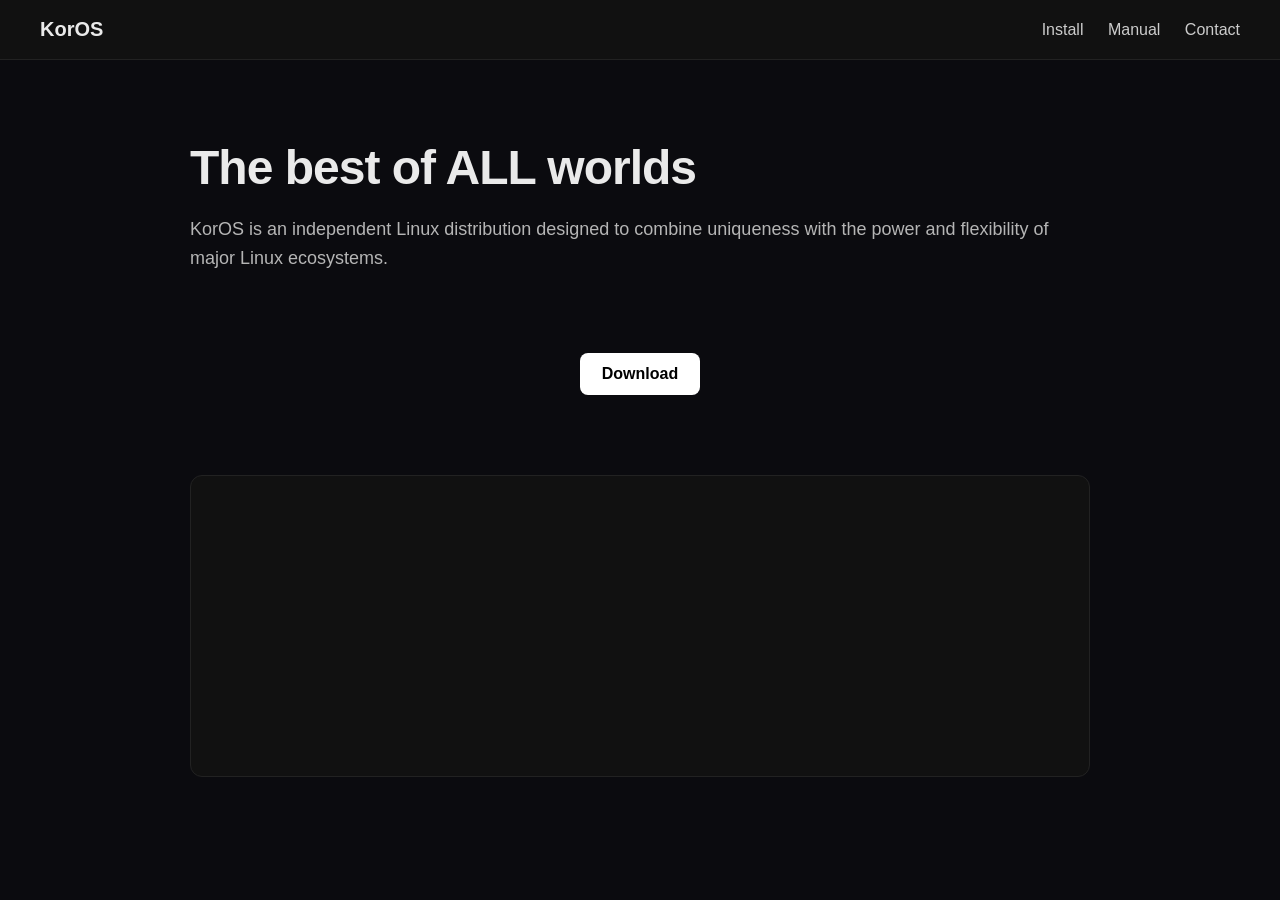
==== index.html @ 9265cbe8 "better design" ====
<!DOCTYPE html>
<html>
<head>
  <meta name="viewport" content="width=device-width, initial-scale=1.0">
  <link rel="stylesheet" href="style.css">
  <title>KorOS</title>
</head>

<body>

<header class="topbar">
  <div class="logo">KorOS</div>

  <nav class="nav-links">
    <a href="https://Nixxy-lv.github.io/KorOS-Web/Install">Install</a>
    <a href="https://Nixxy-lv.github.io/KorOS-Web/Manual">Manual</a>
    <a href="mailto:nixdev888@gmail.com">Contact</a>
  </nav>
</header>

<section>
  <h1>The best of ALL worlds</h1>
  <p>
    KorOS is an independent Linux distribution designed to combine uniqueness
    with the power and flexibility of major Linux ecosystems.
  </p>
</section>

<div class="down-btn">
  <a href="https://Nixxy-lv.github.io/KorOS-Web/Install">Download</a>
</div>

<section>
  <div class="scrsht"></div>
</section>

</body>
</html>
---- style.css ----
body {
  margin: 0;
  font-family: Arial, sans-serif;
  background-color: #0b0b0f;
  color: #eaeaea;
}

/* TOP BAR */
.topbar {
  display: flex;
  justify-content: space-between;
  align-items: center;
  padding: 18px 40px;
  background-color: #111;
  border-bottom: 1px solid #222;
  position: sticky;
  top: 0;
}

.logo {
  font-size: 20px;
  font-weight: bold;
}

.nav-links a {
  color: #ccc;
  text-decoration: none;
  margin-left: 20px;
  transition: 0.2s;
}

.nav-links a:hover {
  color: white;
}

/* SECTIONS */
section {
  max-width: 900px;
  margin: 80px auto;
  padding: 0 20px;
}

/* HERO */
h1 {
  font-size: 48px;
  margin-bottom: 20px;
  letter-spacing: -1px;
}

p {
  font-size: 18px;
  color: #b5b5b5;
  line-height: 1.6;
}

/* BUTTON */
.down-btn {
  display: flex;
  justify-content: center;
  margin: 40px 0 80px;
}

.down-btn a {
  background: #ffffff;
  color: #000;
  padding: 12px 22px;
  border-radius: 8px;
  text-decoration: none;
  font-weight: bold;
  transition: 0.2s;
}

.down-btn a:hover {
  transform: translateY(-2px);
  background: #e6e6e6;
}

/* SCREENSHOT AREA */
.scrsht {
  max-width: 900px;
  margin: 0 auto 100px;
  height: 300px;
  border: 1px solid #222;
  border-radius: 12px;
  background: #111;
}
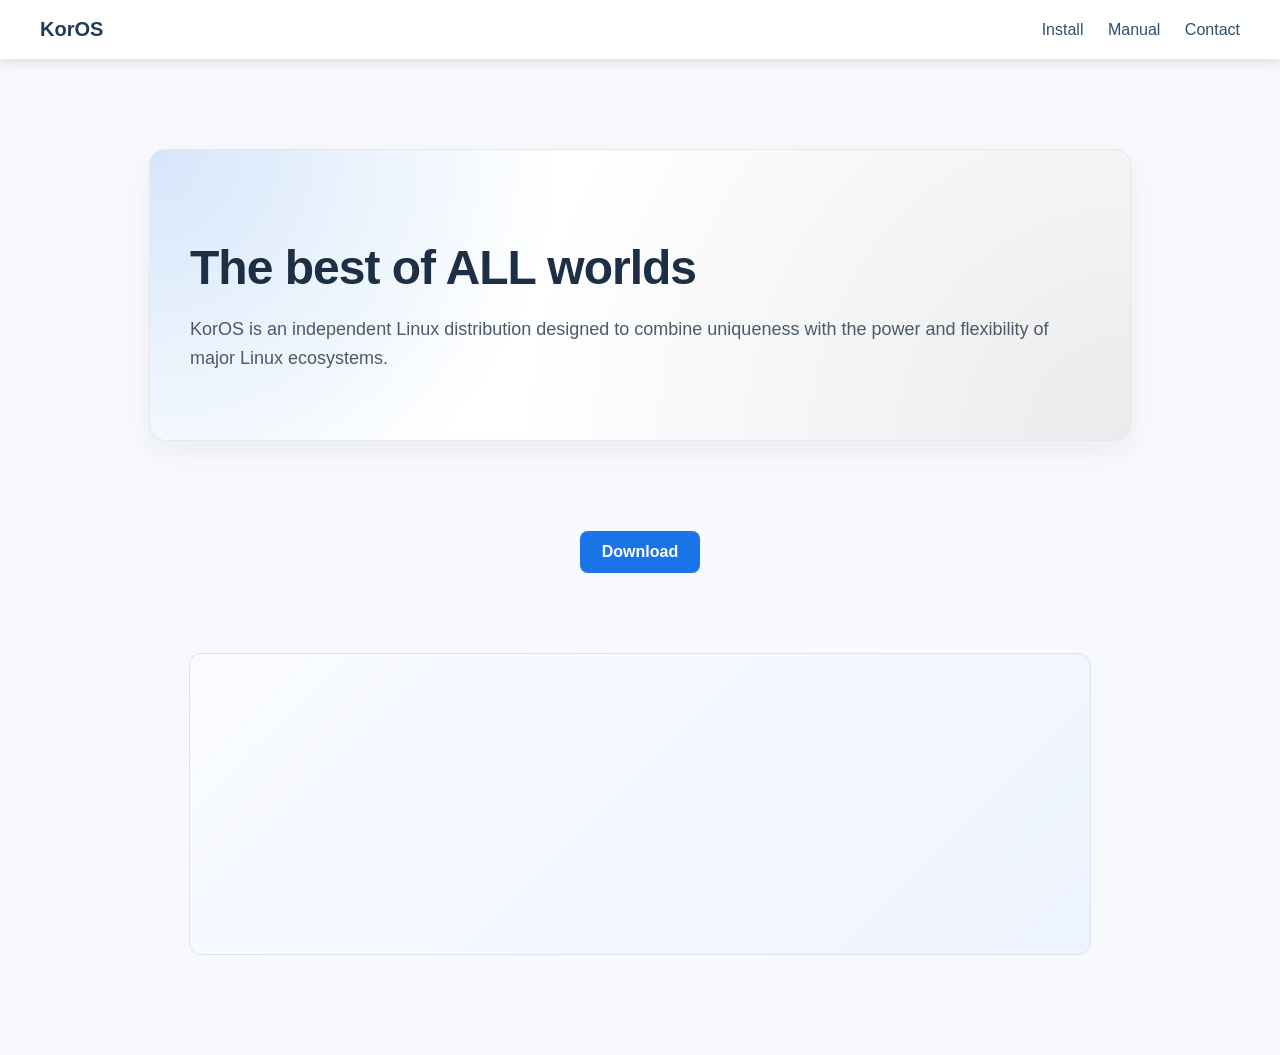
==== commit cc434c18: "light themed now" ====
--- a/index.html
+++ b/index.html
@@ -3,6 +3,7 @@
 <head>
   <meta name="viewport" content="width=device-width, initial-scale=1.0">
   <link rel="stylesheet" href="style.css">
+  <link rel="icon" type="image/png" href="icon.png">
   <title>KorOS</title>
 </head>
 
@@ -18,12 +19,14 @@
   </nav>
 </header>
 
-<section>
-  <h1>The best of ALL worlds</h1>
-  <p>
-    KorOS is an independent Linux distribution designed to combine uniqueness
-    with the power and flexibility of major Linux ecosystems.
-  </p>
+<section class="hero">
+  <div class="hero-card">
+    <h1>The best of ALL worlds</h1>
+    <p>
+      KorOS is an independent Linux distribution designed to combine uniqueness
+      with the power and flexibility of major Linux ecosystems.
+    </p>
+  </div>
 </section>
 
 <div class="down-btn">
--- a/style.css
+++ b/style.css
@@ -1,8 +1,8 @@
 body {
   margin: 0;
   font-family: Arial, sans-serif;
-  background-color: #0b0b0f;
-  color: #eaeaea;
+  background-color: #f7f9fc;
+  color: #1a1a1a;
 }
 
 /* TOP BAR */
@@ -11,45 +11,67 @@
   justify-content: space-between;
   align-items: center;
   padding: 18px 40px;
-  background-color: #111;
-  border-bottom: 1px solid #222;
+  background-color: #ffffff;
+
+  /* darker but soft shadow */
+  box-shadow: 0 3px 12px rgba(0, 0, 0, 0.12);
+
   position: sticky;
   top: 0;
+  z-index: 100;
 }
 
 .logo {
   font-size: 20px;
   font-weight: bold;
+  color: #1f3b57;
 }
 
 .nav-links a {
-  color: #ccc;
+  color: #2f4f6f;
   text-decoration: none;
   margin-left: 20px;
   transition: 0.2s;
+  font-weight: 500;
 }
 
 .nav-links a:hover {
-  color: white;
+  color: #1a73e8;
 }
 
-/* SECTIONS */
-section {
-  max-width: 900px;
-  margin: 80px auto;
+/* HERO WRAPPER */
+.hero {
+  display: flex;
+  justify-content: center;
+  margin: 90px auto;
   padding: 0 20px;
 }
 
-/* HERO */
+/* ABSTRACT HERO CARD */
+.hero-card {
+  max-width: 900px;
+  padding: 50px 40px;
+  border-radius: 16px;
+
+  background:
+    radial-gradient(circle at top left, rgba(26, 115, 232, 0.18), transparent 40%),
+    radial-gradient(circle at bottom right, rgba(0, 0, 0, 0.08), transparent 60%),
+    #ffffff;
+
+  border: 1px solid #e3e8f0;
+  box-shadow: 0 10px 30px rgba(0, 0, 0, 0.06);
+}
+
 h1 {
   font-size: 48px;
   margin-bottom: 20px;
   letter-spacing: -1px;
+  color: #1c2f44;
 }
 
 p {
   font-size: 18px;
-  color: #b5b5b5;
+  color: #4a5a6a;
   line-height: 1.6;
 }
 
@@ -61,8 +83,8 @@
 }
 
 .down-btn a {
-  background: #ffffff;
-  color: #000;
+  background: #1a73e8;
+  color: white;
   padding: 12px 22px;
   border-radius: 8px;
   text-decoration: none;
@@ -71,8 +93,8 @@
 }
 
 .down-btn a:hover {
+  background: #155fc0;
   transform: translateY(-2px);
-  background: #e6e6e6;
 }
 
 /* SCREENSHOT AREA */
@@ -80,7 +102,7 @@
   max-width: 900px;
   margin: 0 auto 100px;
   height: 300px;
-  border: 1px solid #222;
+  border: 1px solid #dbe3ec;
   border-radius: 12px;
-  background: #111;
+  background: linear-gradient(135deg, #f9fbff, #eef4ff);
 }
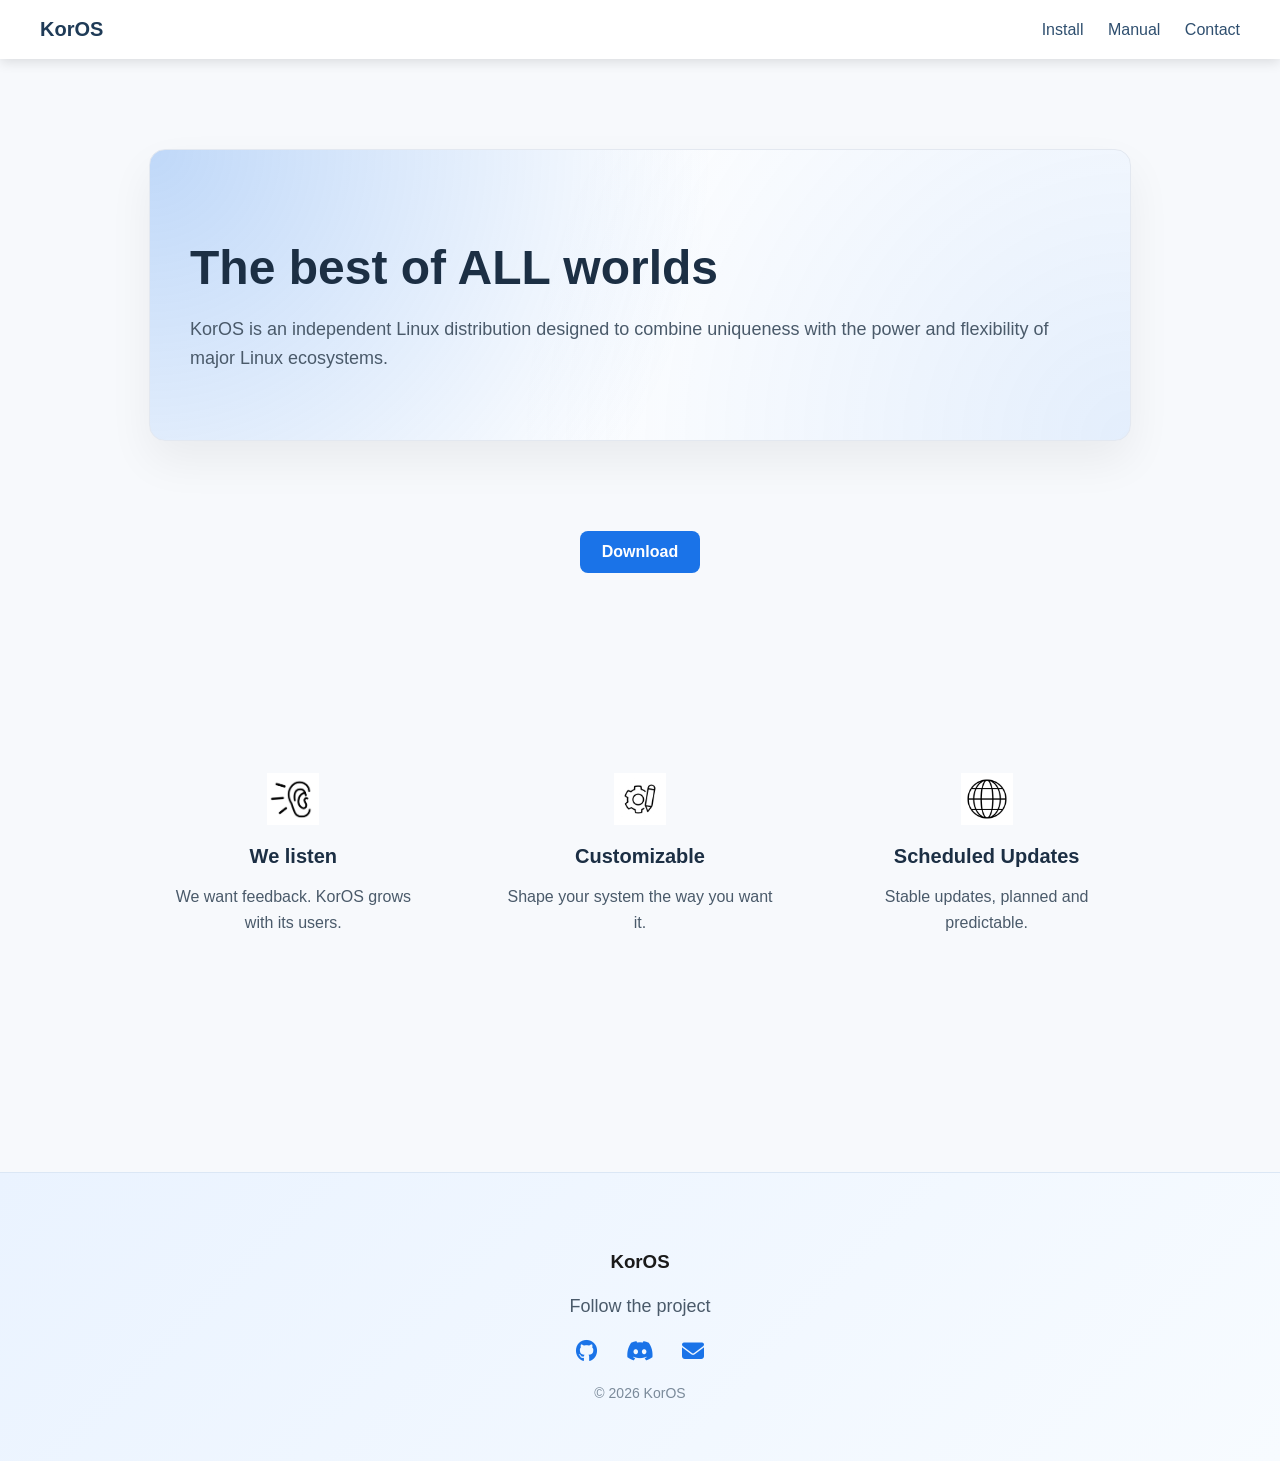
==== commit bed626f1: "final product" ====
--- a/index.html
+++ b/index.html
@@ -3,6 +3,10 @@
 <head>
   <meta name="viewport" content="width=device-width, initial-scale=1.0">
   <link rel="stylesheet" href="style.css">
+
+  <!-- Icons (Font Awesome) -->
+  <link rel="stylesheet" href="https://cdnjs.cloudflare.com/ajax/libs/font-awesome/6.5.0/css/all.min.css">
+
   <link rel="icon" type="image/png" href="icon.png">
   <title>KorOS</title>
 </head>
@@ -19,7 +23,8 @@
   </nav>
 </header>
 
-<section class="hero">
+<!-- HERO -->
+<section class="hero fade">
   <div class="hero-card">
     <h1>The best of ALL worlds</h1>
     <p>
@@ -29,13 +34,70 @@
   </div>
 </section>
 
-<div class="down-btn">
+<div class="down-btn fade">
   <a href="https://Nixxy-lv.github.io/KorOS-Web/Install">Download</a>
 </div>
 
-<section>
+<!-- SCREENSHOT -->
+<section class="fade">
   <div class="scrsht"></div>
 </section>
 
+<!-- FEATURES -->
+<section class="features fade">
+  <div class="feature-container">
+
+    <div class="feature">
+      <div class="icon"><img src="listen.jpg"></div>
+      <h3>We listen</h3>
+      <p>We want feedback. KorOS grows with its users.</p>
+    </div>
+
+    <div class="feature">
+      <div class="icon"><img src="customization.png"></div>
+      <h3>Customizable</h3>
+      <p>Shape your system the way you want it.</p>
+    </div>
+
+    <div class="feature">
+      <div class="icon"><img src="bestofworlds.jpg"></div>
+      <h3>Scheduled Updates</h3>
+      <p>Stable updates, planned and predictable.</p>
+    </div>
+
+  </div>
+</section>
+
+<!-- FOOTER -->
+<footer class="footer fade">
+  <div class="footer-content">
+    <h3>KorOS</h3>
+    <p>Follow the project</p>
+
+    <div class="socials">
+      <a href="https://github.com/Nixxy-lv/KorOS"><i class="fa-brands fa-github"></i></a>
+      <a href="https://discord.gg/TvWBKNhU"><i class="fa-brands fa-discord"></i></a>
+      <a href="mailto:nixdev888@gmail.com"><i class="fa-solid fa-envelope"></i></a>
+    </div>
+
+    <div class="copy">
+      © 2026 KorOS
+    </div>
+  </div>
+</footer>
+
+<!-- SCROLL FADE SCRIPT -->
+<script>
+const observer = new IntersectionObserver((entries) => {
+  entries.forEach(entry => {
+    if (entry.isIntersecting) {
+      entry.target.classList.add("show");
+    }
+  });
+});
+
+document.querySelectorAll(".fade").forEach(el => observer.observe(el));
+</script>
+
 </body>
 </html>
--- a/style.css
+++ b/style.css
@@ -12,10 +12,7 @@
   align-items: center;
   padding: 18px 40px;
   background-color: #ffffff;
-
-  /* darker but soft shadow */
   box-shadow: 0 3px 12px rgba(0, 0, 0, 0.12);
-
   position: sticky;
   top: 0;
   z-index: 100;
@@ -31,7 +28,6 @@
   color: #2f4f6f;
   text-decoration: none;
   margin-left: 20px;
-  transition: 0.2s;
   font-weight: 500;
 }
 
@@ -39,7 +35,7 @@
   color: #1a73e8;
 }
 
-/* HERO WRAPPER */
+/* HERO */
 .hero {
   display: flex;
   justify-content: center;
@@ -47,25 +43,23 @@
   padding: 0 20px;
 }
 
-/* ABSTRACT HERO CARD */
 .hero-card {
   max-width: 900px;
   padding: 50px 40px;
   border-radius: 16px;
 
   background:
-    radial-gradient(circle at top left, rgba(26, 115, 232, 0.18), transparent 40%),
-    radial-gradient(circle at bottom right, rgba(0, 0, 0, 0.08), transparent 60%),
+    radial-gradient(circle at top left, rgba(26, 115, 232, 0.28), transparent 55%),
+    radial-gradient(circle at bottom right, rgba(26, 115, 232, 0.12), transparent 60%),
     #ffffff;
 
   border: 1px solid #e3e8f0;
-  box-shadow: 0 10px 30px rgba(0, 0, 0, 0.06);
+  box-shadow: 0 20px 45px rgba(0, 0, 0, 0.06);
 }
 
 h1 {
   font-size: 48px;
   margin-bottom: 20px;
-  letter-spacing: -1px;
   color: #1c2f44;
 }
 
@@ -97,12 +91,91 @@
   transform: translateY(-2px);
 }
 
-/* SCREENSHOT AREA */
-.scrsht {
-  max-width: 900px;
-  margin: 0 auto 100px;
-  height: 300px;
-  border: 1px solid #dbe3ec;
-  border-radius: 12px;
-  background: linear-gradient(135deg, #f9fbff, #eef4ff);
+/* FEATURES */
+.features {
+  padding: 100px 20px;
 }
+
+.feature-container {
+  max-width: 1000px;
+  margin: 0 auto;
+  display: grid;
+  grid-template-columns: repeat(3, 1fr);
+  gap: 40px;
+  text-align: center;
+}
+
+.feature {
+  padding: 20px;
+}
+
+.icon img {
+  width: 52px;
+  height: 52px;
+  object-fit: contain;
+  display: block;
+  margin: 0 auto 15px;
+}
+
+.feature h3 {
+  font-size: 20px;
+  margin-bottom: 10px;
+  color: #1c2f44;
+}
+
+.feature p {
+  font-size: 16px;
+  color: #4a5a6a;
+}
+
+/* FOOTER */
+.footer {
+  background: linear-gradient(135deg, #eaf3ff, #f7fbff);
+  border-top: 1px solid #dbe7f5;
+  padding: 60px 20px;
+  margin-top: 100px;
+}
+
+.footer-content {
+  text-align: center;
+}
+
+.socials a {
+  margin: 0 12px;
+  font-size: 22px;
+  color: #1a73e8;
+  transition: 0.2s;
+}
+
+.socials a:hover {
+  color: #155fc0;
+}
+
+.copy {
+  margin-top: 20px;
+  font-size: 14px;
+  color: #7a8a9a;
+}
+
+/* SCROLL FADE */
+.fade {
+  opacity: 0;
+  transform: translateY(30px);
+  transition: all 0.6s ease;
+}
+
+.fade.show {
+  opacity: 1;
+  transform: translateY(0);
+}
+
+/* MOBILE */
+@media (max-width: 768px) {
+  .feature-container {
+    grid-template-columns: 1fr;
+  }
+
+  h1 {
+    font-size: 32px;
+  }
+}
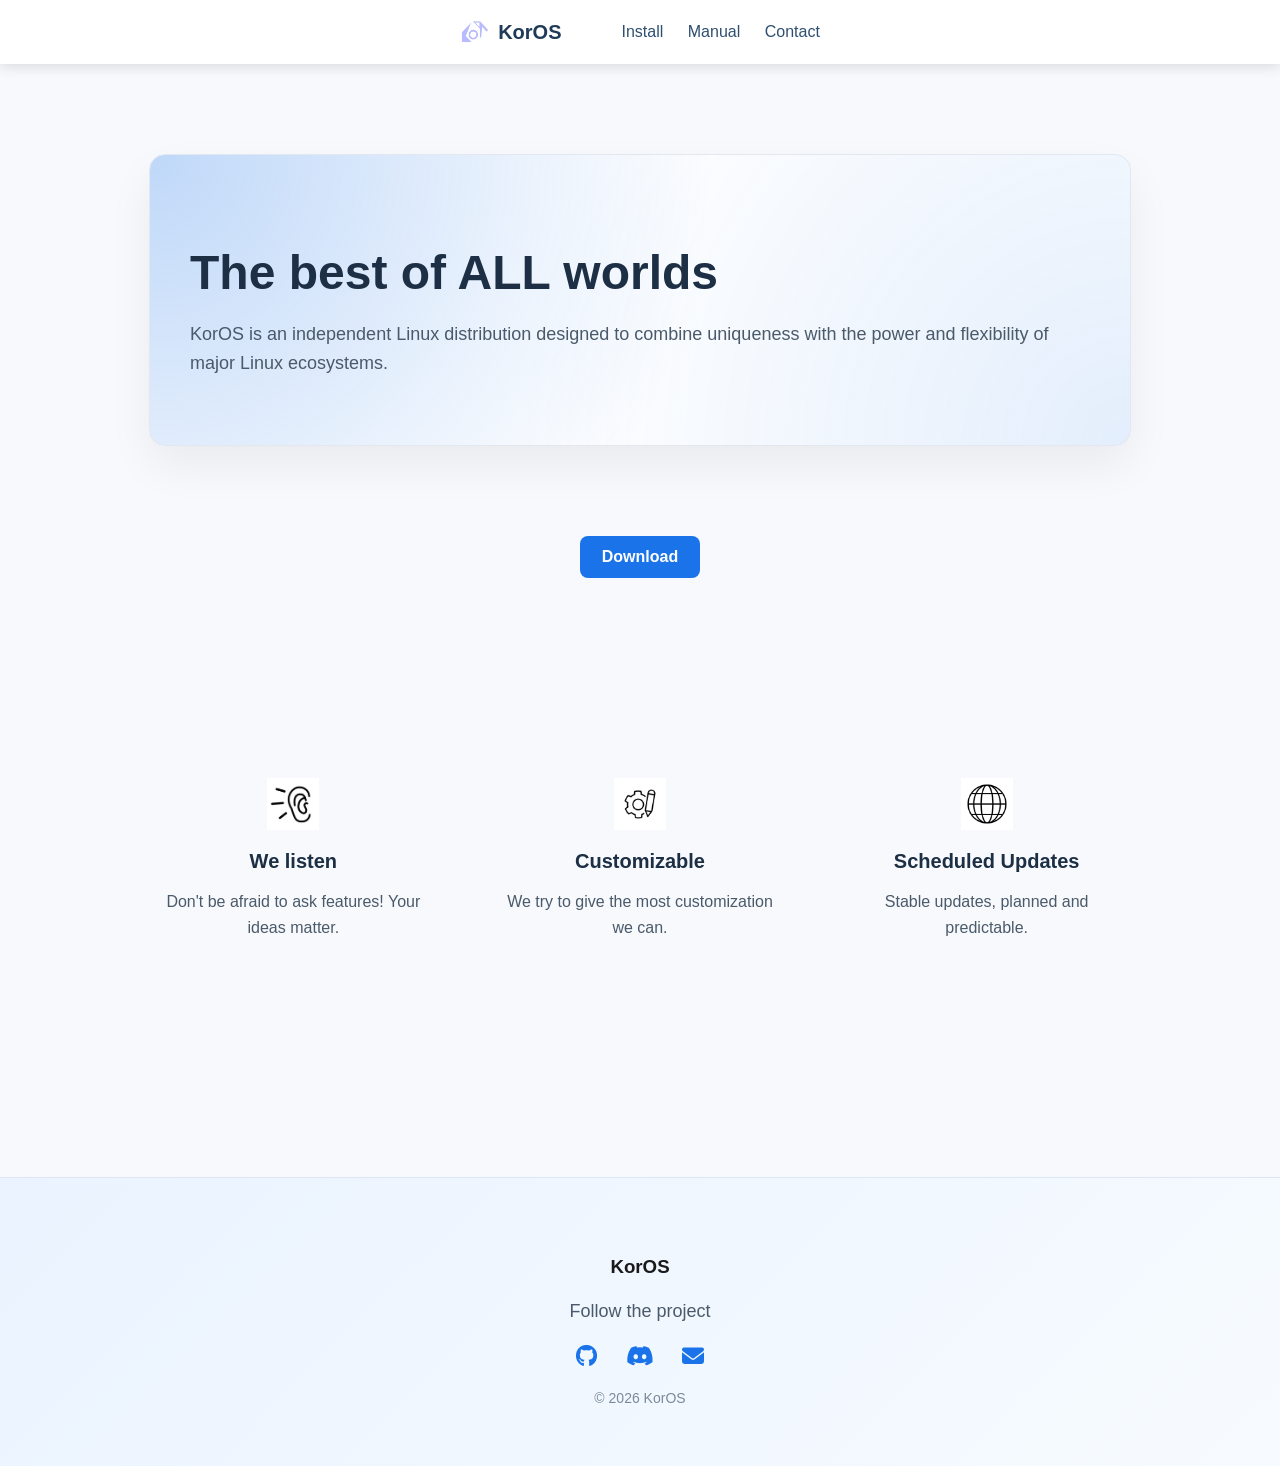
==== commit 70480c06: "improvements" ====
--- a/index.html
+++ b/index.html
@@ -14,7 +14,10 @@
 <body>
 
 <header class="topbar">
-  <div class="logo">KorOS</div>
+  <div class="logo">
+    <img src="icon.png" alt="KorOS logo">
+    <span>KorOS</span>
+  </div>
 
   <nav class="nav-links">
     <a href="https://Nixxy-lv.github.io/KorOS-Web/Install">Install</a>
@@ -50,13 +53,13 @@
     <div class="feature">
       <div class="icon"><img src="listen.jpg"></div>
       <h3>We listen</h3>
-      <p>We want feedback. KorOS grows with its users.</p>
+      <p>Don't be afraid to ask features! Your ideas matter.</p>
     </div>
 
     <div class="feature">
       <div class="icon"><img src="customization.png"></div>
       <h3>Customizable</h3>
-      <p>Shape your system the way you want it.</p>
+      <p>We try to give the most customization we can.</p>
     </div>
 
     <div class="feature">
--- a/style.css
+++ b/style.css
@@ -8,7 +8,7 @@
 /* TOP BAR */
 .topbar {
   display: flex;
-  justify-content: space-between;
+  justify-content: center;
   align-items: center;
   padding: 18px 40px;
   background-color: #ffffff;
@@ -16,12 +16,22 @@
   position: sticky;
   top: 0;
   z-index: 100;
+  gap: 40px;
 }
 
 .logo {
+  display: flex;
+  align-items: center;
+  gap: 10px;
   font-size: 20px;
   font-weight: bold;
   color: #1f3b57;
+}
+
+.logo img {
+  width: 28px;
+  height: 28px;
+  object-fit: contain;
 }
 
 .nav-links a {
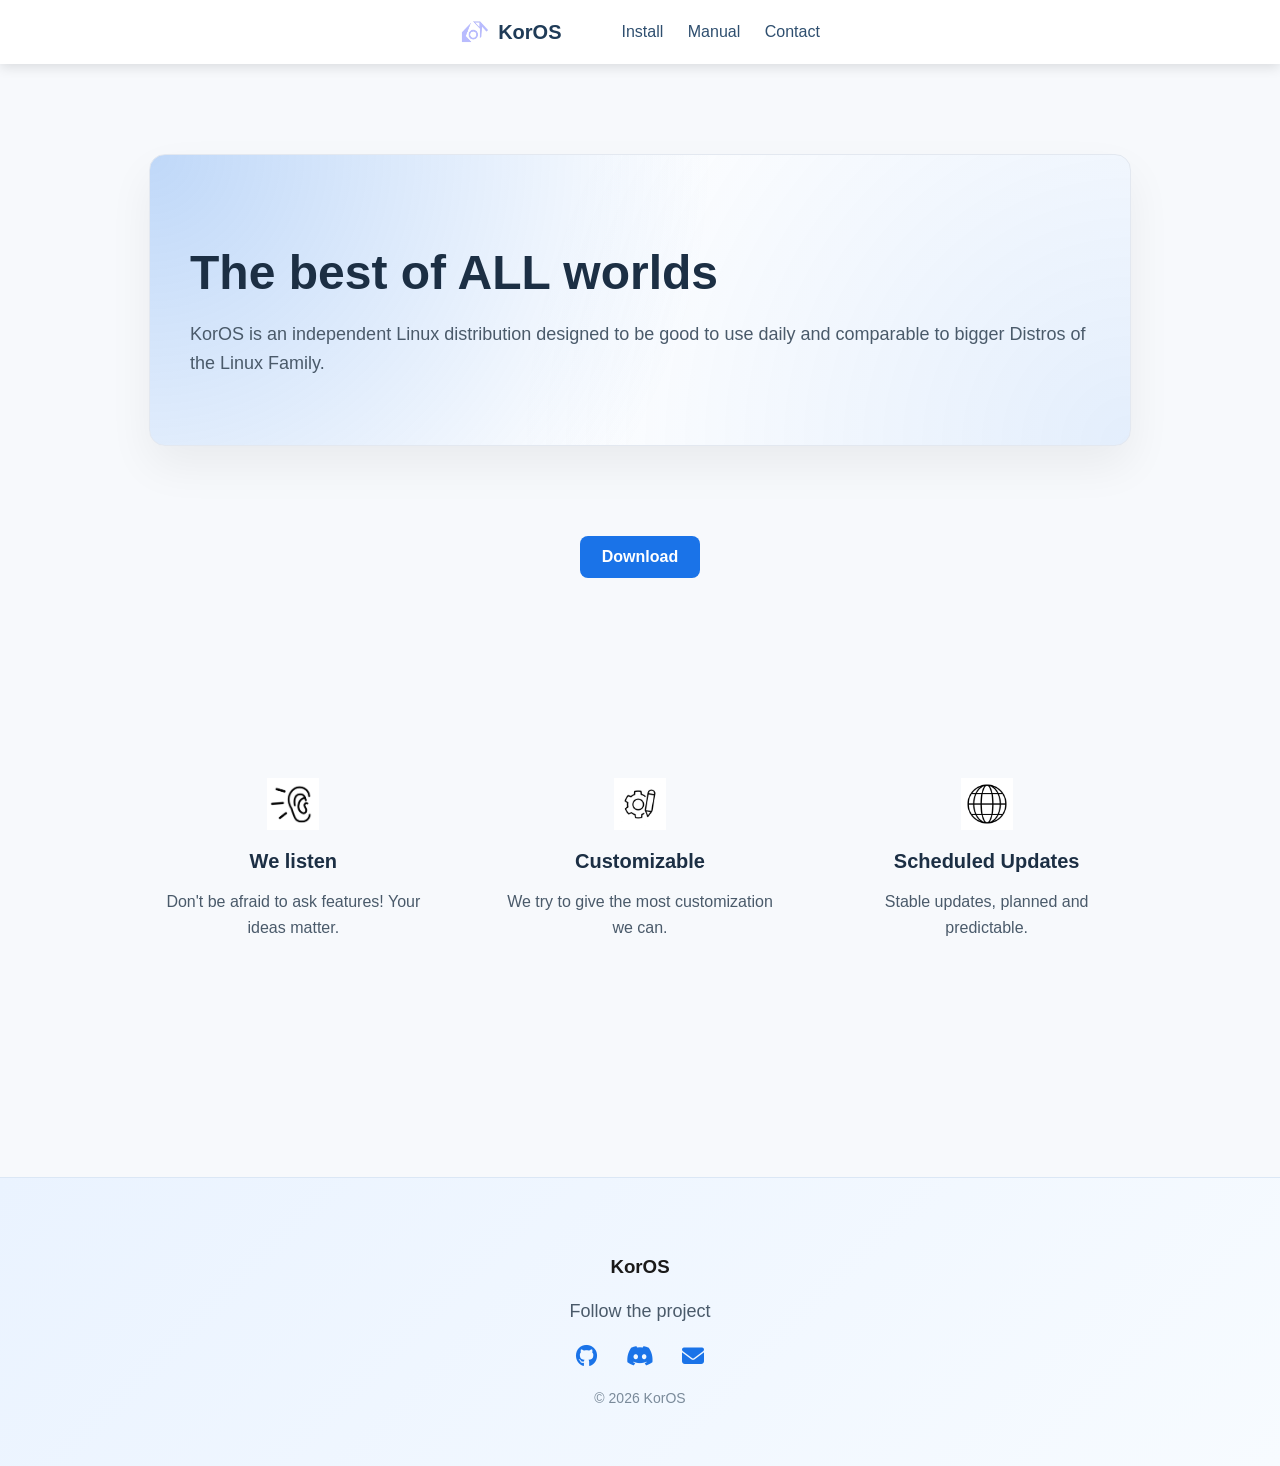
==== commit fd731787: "updated" ====
--- a/index.html
+++ b/index.html
@@ -31,8 +31,7 @@
   <div class="hero-card">
     <h1>The best of ALL worlds</h1>
     <p>
-      KorOS is an independent Linux distribution designed to combine uniqueness
-      with the power and flexibility of major Linux ecosystems.
+      KorOS is an independent Linux distribution designed to be good to use daily and comparable to bigger Distros of the Linux Family.
     </p>
   </div>
 </section>
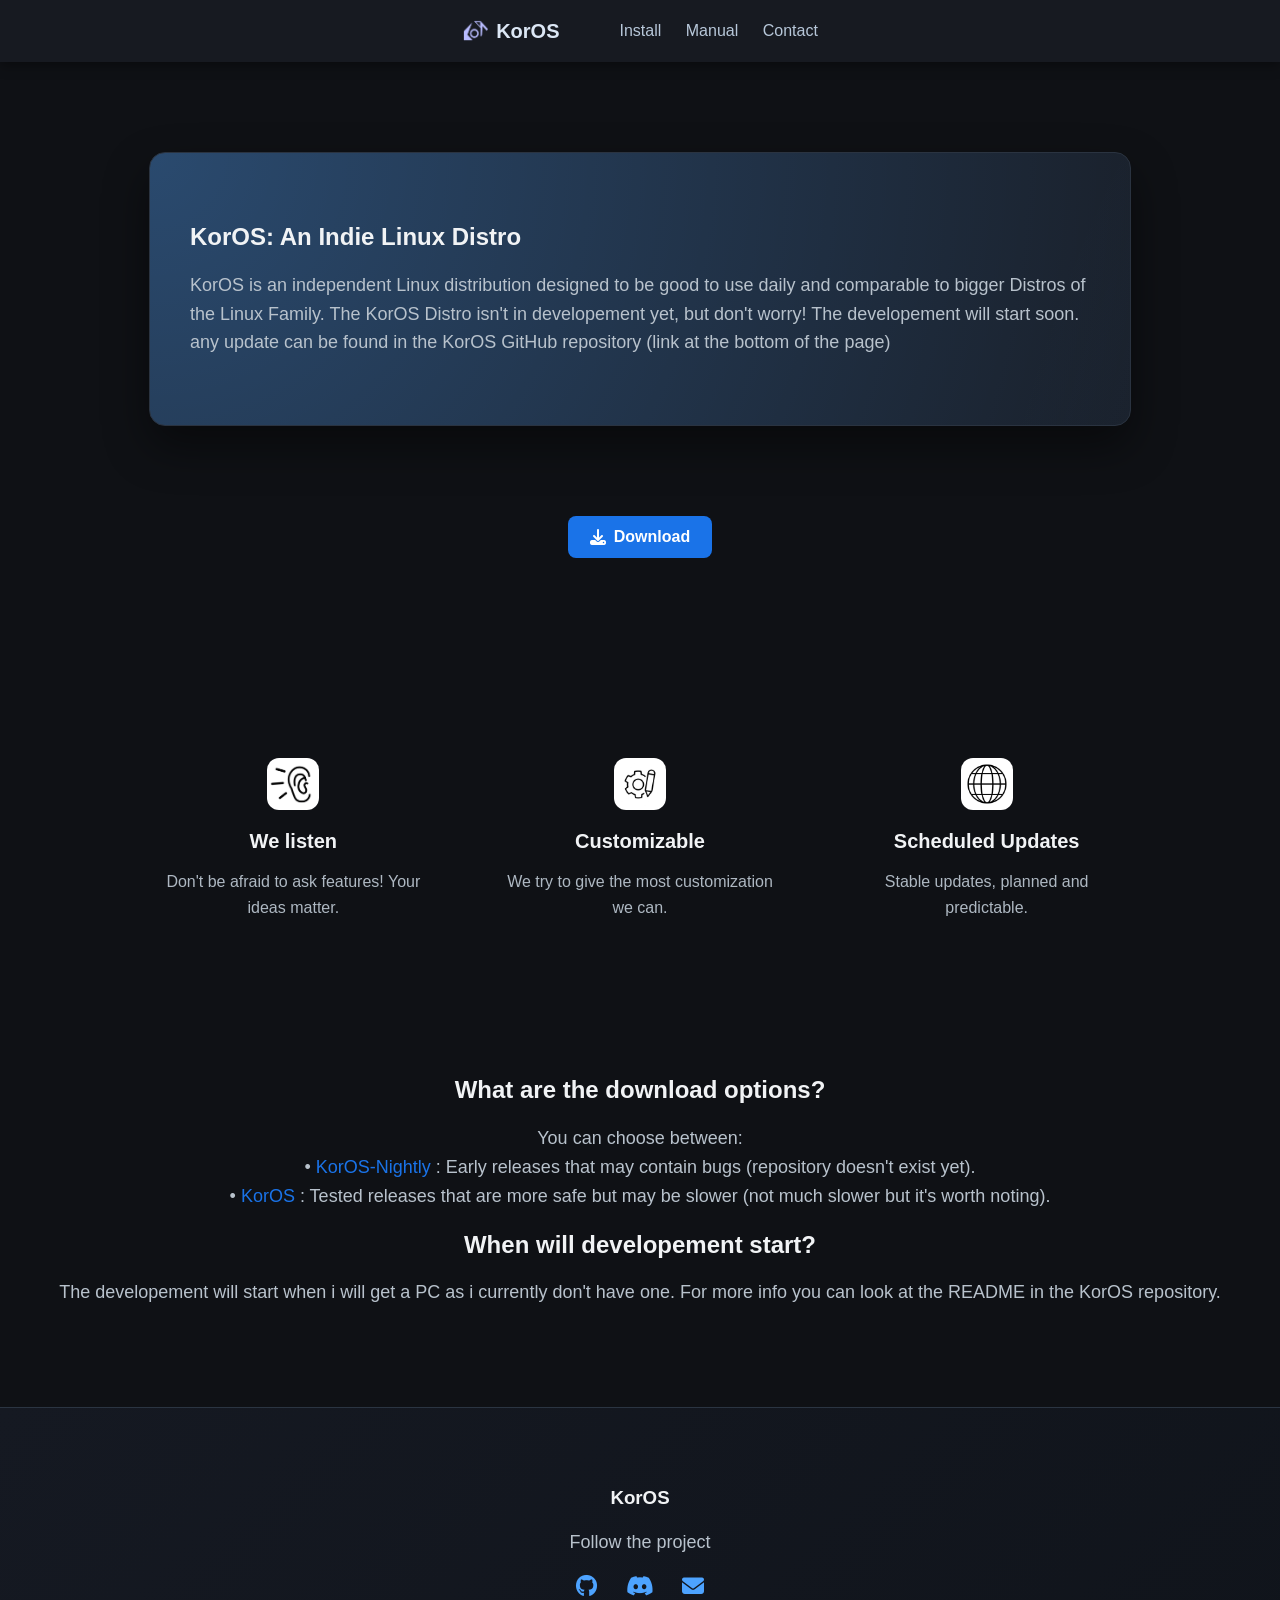
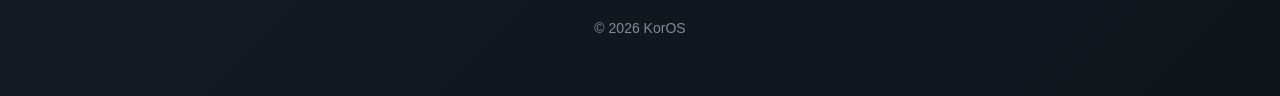
==== commit 970a0113: "Website redesign" ====
--- a/index.html
+++ b/index.html
@@ -2,13 +2,14 @@
 <html>
 <head>
   <meta name="viewport" content="width=device-width, initial-scale=1.0">
+  <meta name="description" content="KorOS is an independent Linux Distribution designed for daily use, offering stability, customization, and a user-focused experience.">
   <link rel="stylesheet" href="style.css">
 
   <!-- Icons (Font Awesome) -->
   <link rel="stylesheet" href="https://cdnjs.cloudflare.com/ajax/libs/font-awesome/6.5.0/css/all.min.css">
 
   <link rel="icon" type="image/png" href="icon.png">
-  <title>KorOS</title>
+  <title>KorOS - Linux-Based Operating System</title>
 </head>
 
 <body>
@@ -29,15 +30,17 @@
 <!-- HERO -->
 <section class="hero fade">
   <div class="hero-card">
-    <h1>The best of ALL worlds</h1>
+    <h1>KorOS: An Indie Linux Distro</h1>
     <p>
-      KorOS is an independent Linux distribution designed to be good to use daily and comparable to bigger Distros of the Linux Family.
+      KorOS is an independent Linux distribution designed to be good to use daily and comparable to bigger Distros of the Linux Family. The KorOS Distro isn't in developement yet, but don't worry! The developement will start soon. any update can be found in the KorOS GitHub repository (link at the bottom of the page)
     </p>
   </div>
 </section>
 
 <div class="down-btn fade">
-  <a href="https://Nixxy-lv.github.io/KorOS-Web/Install">Download</a>
+  <a href="https://Nixxy-lv.github.io/KorOS-Web/Install">
+    <i class="fa-solid fa-download"></i>Download
+  </a>
 </div>
 
 <!-- SCREENSHOT -->
@@ -70,6 +73,15 @@
   </div>
 </section>
 
+<!-- QUESTIONS -->
+<section class="questions fade">
+  <h2 align="center">What are the download options?</h2>
+  <p align="center">You can choose between:<br>  • <span style="color: #1a73e8">KorOS-Nightly</span> : Early releases that may contain bugs (repository doesn't exist yet).<br>  • <span style="color: #1a73e8">KorOS</span> : Tested releases that are more safe but may be slower (not much slower but it's worth noting).</p>
+
+  <h2 align="center">When will developement start?</h2>
+  <p align="center">The developement will start when i will get a PC as i currently don't have one. For more info you can look at the README in the KorOS repository.</p>
+</section>
+
 <!-- FOOTER -->
 <footer class="footer fade">
   <div class="footer-content">
@@ -88,7 +100,7 @@
   </div>
 </footer>
 
-<!-- SCROLL FADE SCRIPT -->
+<!-- SCROLL FADE-->
 <script>
 const observer = new IntersectionObserver((entries) => {
   entries.forEach(entry => {
--- a/style.css
+++ b/style.css
@@ -1,8 +1,8 @@
 body {
   margin: 0;
   font-family: Arial, sans-serif;
-  background-color: #f7f9fc;
-  color: #1a1a1a;
+  background-color: #0f1115;
+  color: #f1f3f5;
 }
 
 /* TOP BAR */
@@ -11,8 +11,8 @@
   justify-content: center;
   align-items: center;
   padding: 18px 40px;
-  background-color: #ffffff;
-  box-shadow: 0 3px 12px rgba(0, 0, 0, 0.12);
+  background-color: #171a21;
+  box-shadow: 0 3px 12px rgba(0, 0, 0, 0.4);
   position: sticky;
   top: 0;
   z-index: 100;
@@ -22,27 +22,30 @@
 .logo {
   display: flex;
   align-items: center;
-  gap: 10px;
+  gap: 8px;
   font-size: 20px;
   font-weight: bold;
-  color: #1f3b57;
+  color: #dce7f5;
+  line-height: 1;
 }
 
 .logo img {
-  width: 28px;
-  height: 28px;
+  width: 26px;
+  height: 26px;
   object-fit: contain;
+  display: block;
+  border-radius: 6px;
 }
 
 .nav-links a {
-  color: #2f4f6f;
+  color: #b7c7d9;
   text-decoration: none;
   margin-left: 20px;
   font-weight: 500;
 }
 
 .nav-links a:hover {
-  color: #1a73e8;
+  color: #4da3ff;
 }
 
 /* HERO */
@@ -59,23 +62,51 @@
   border-radius: 16px;
 
   background:
-    radial-gradient(circle at top left, rgba(26, 115, 232, 0.28), transparent 55%),
-    radial-gradient(circle at bottom right, rgba(26, 115, 232, 0.12), transparent 60%),
-    #ffffff;
-
-  border: 1px solid #e3e8f0;
-  box-shadow: 0 20px 45px rgba(0, 0, 0, 0.06);
-}
-
-h1 {
-  font-size: 48px;
-  margin-bottom: 20px;
-  color: #1c2f44;
+    radial-gradient(circle at top left, rgba(77, 163, 255, 0.34), transparent 50%),
+    radial-gradient(circle at bottom right, rgba(77, 163, 255, 0.16), transparent 60%),
+    #181c24;
+
+  background-size: 220% 220%;
+  animation: heroGlow 16s ease-in-out infinite;
+
+  border: 1px solid #2a3340;
+  box-shadow: 0 20px 45px rgba(0, 0, 0, 0.45);
+
+  position: relative;
+  overflow: hidden;
+}
+
+/* GRADIENT EFFECT */
+.hero-card > * {
+  position: relative;
+  z-index: 1;
+}
+
+@keyframes heroGlow {
+  0% {
+    background-position: 0% 50%;
+  }
+
+  25% {
+    background-position: 100% 30%;
+  }
+
+  50% {
+    background-position: 80% 100%;
+  }
+
+  75% {
+    background-position: 20% 70%;
+  }
+
+  100% {
+    background-position: 0% 50%;
+  }
 }
 
 p {
   font-size: 18px;
-  color: #4a5a6a;
+  color: #b8c2cc;
   line-height: 1.6;
 }
 
@@ -94,6 +125,10 @@
   text-decoration: none;
   font-weight: bold;
   transition: 0.2s;
+
+  display: flex;
+  align-items: center;
+  gap: 8px;
 }
 
 .down-btn a:hover {
@@ -125,23 +160,24 @@
   object-fit: contain;
   display: block;
   margin: 0 auto 15px;
+  border-radius: 12px;
 }
 
 .feature h3 {
   font-size: 20px;
   margin-bottom: 10px;
-  color: #1c2f44;
+  color: #f1f3f5;
 }
 
 .feature p {
   font-size: 16px;
-  color: #4a5a6a;
+  color: #aeb8c2;
 }
 
 /* FOOTER */
 .footer {
-  background: linear-gradient(135deg, #eaf3ff, #f7fbff);
-  border-top: 1px solid #dbe7f5;
+  background: linear-gradient(135deg, #151922, #10141b);
+  border-top: 1px solid #2b3542;
   padding: 60px 20px;
   margin-top: 100px;
 }
@@ -153,18 +189,18 @@
 .socials a {
   margin: 0 12px;
   font-size: 22px;
-  color: #1a73e8;
+  color: #4da3ff;
   transition: 0.2s;
 }
 
 .socials a:hover {
-  color: #155fc0;
+  color: #82c3ff;
 }
 
 .copy {
   margin-top: 20px;
   font-size: 14px;
-  color: #7a8a9a;
+  color: #7f8b99;
 }
 
 /* SCROLL FADE */
@@ -188,4 +224,7 @@
   h1 {
     font-size: 32px;
   }
-}
+  hero-card {
+        animation: none;
+  }
+}
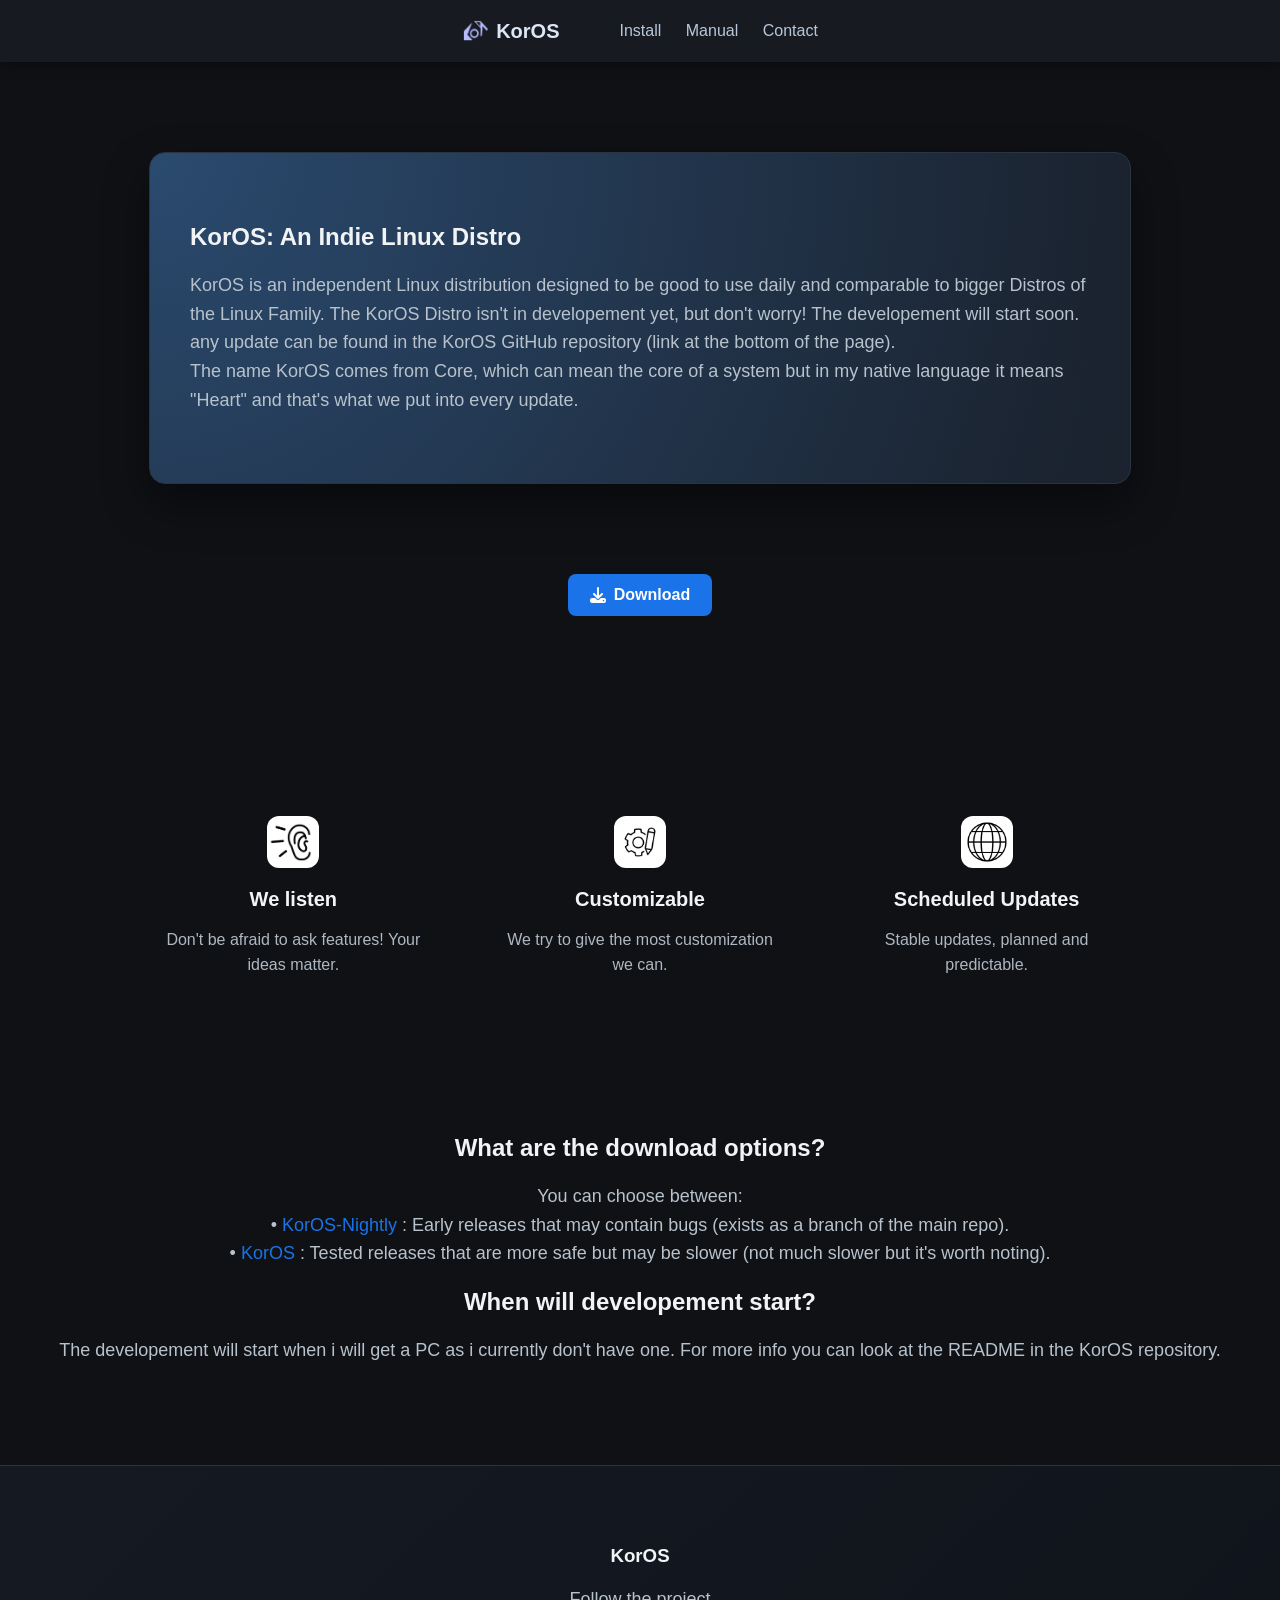
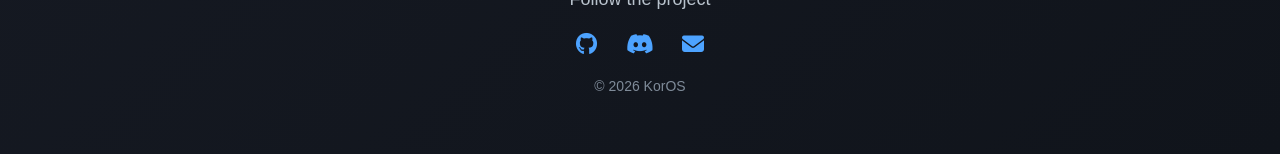
==== commit bdd5dfa8: "Update" ====
--- a/index.html
+++ b/index.html
@@ -32,7 +32,7 @@
   <div class="hero-card">
     <h1>KorOS: An Indie Linux Distro</h1>
     <p>
-      KorOS is an independent Linux distribution designed to be good to use daily and comparable to bigger Distros of the Linux Family. The KorOS Distro isn't in developement yet, but don't worry! The developement will start soon. any update can be found in the KorOS GitHub repository (link at the bottom of the page)
+    KorOS is an independent Linux distribution designed to be good to use daily and comparable to bigger Distros of the Linux Family. The KorOS Distro isn't in developement yet, but don't worry! The developement will start soon. any update can be found in the KorOS GitHub repository (link at the bottom of the page).<br>The name KorOS comes from Core, which can mean the core of a system but in my native language it means "Heart" and that's what we put into every update.
     </p>
   </div>
 </section>
@@ -76,7 +76,7 @@
 <!-- QUESTIONS -->
 <section class="questions fade">
   <h2 align="center">What are the download options?</h2>
-  <p align="center">You can choose between:<br>  • <span style="color: #1a73e8">KorOS-Nightly</span> : Early releases that may contain bugs (repository doesn't exist yet).<br>  • <span style="color: #1a73e8">KorOS</span> : Tested releases that are more safe but may be slower (not much slower but it's worth noting).</p>
+  <p align="center">You can choose between:<br>  • <span style="color: #1a73e8">KorOS-Nightly</span> : Early releases that may contain bugs (exists as a branch of the main repo).<br>  • <span style="color: #1a73e8">KorOS</span> : Tested releases that are more safe but may be slower (not much slower but it's worth noting).</p>
 
   <h2 align="center">When will developement start?</h2>
   <p align="center">The developement will start when i will get a PC as i currently don't have one. For more info you can look at the README in the KorOS repository.</p>
